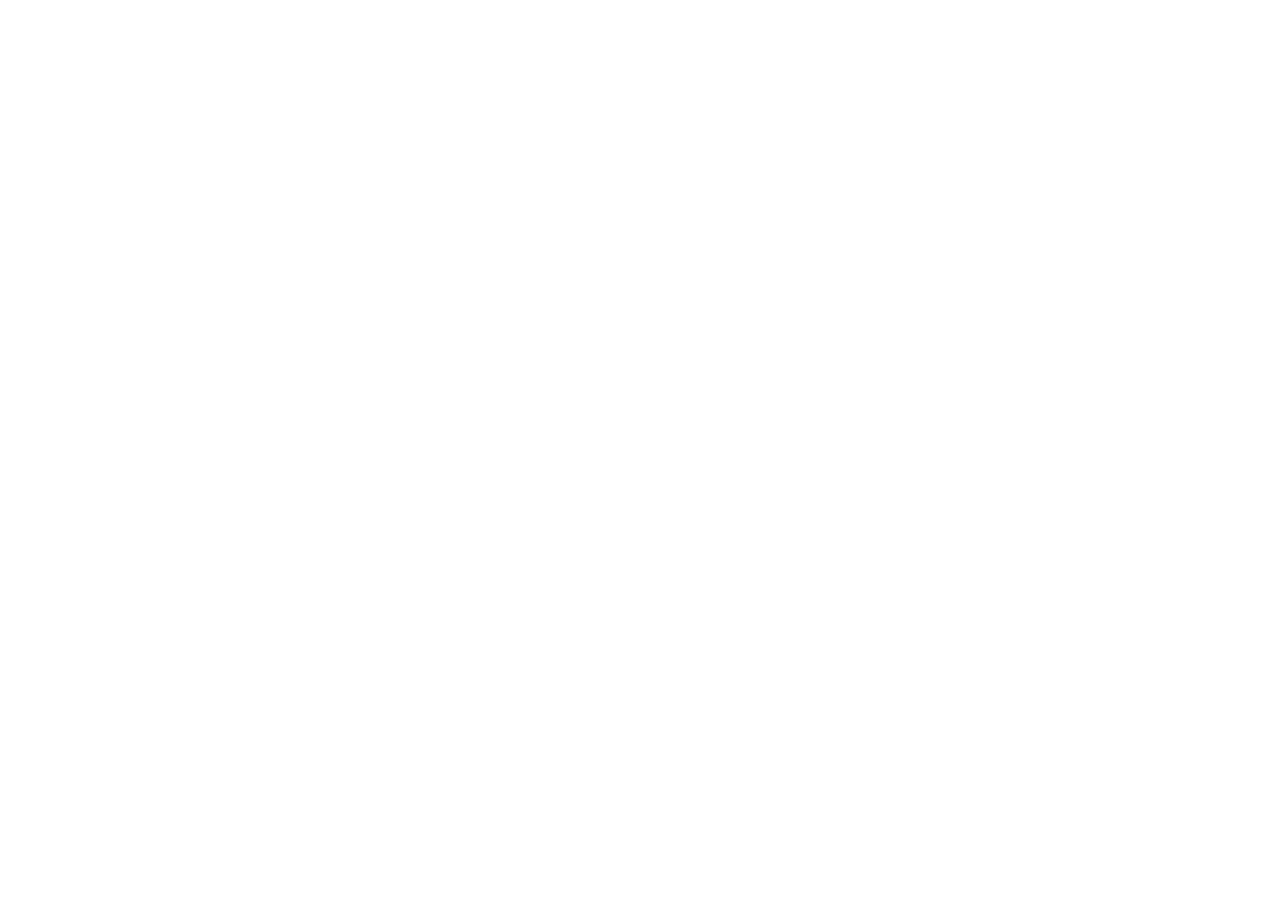
==== linkedin/index.html @ 71dad0af "setup workspace for linkedin project" ====
<!DOCTYPE html>
<html lang="en">
<head>
   <meta charset="UTF-8">
   <meta name="viewport" content="width=device-width, initial-scale=1.0">
   <link rel="stylesheet" href="style.css">
   <title>Document</title>
</head>
<body>
   
</body>
</html>
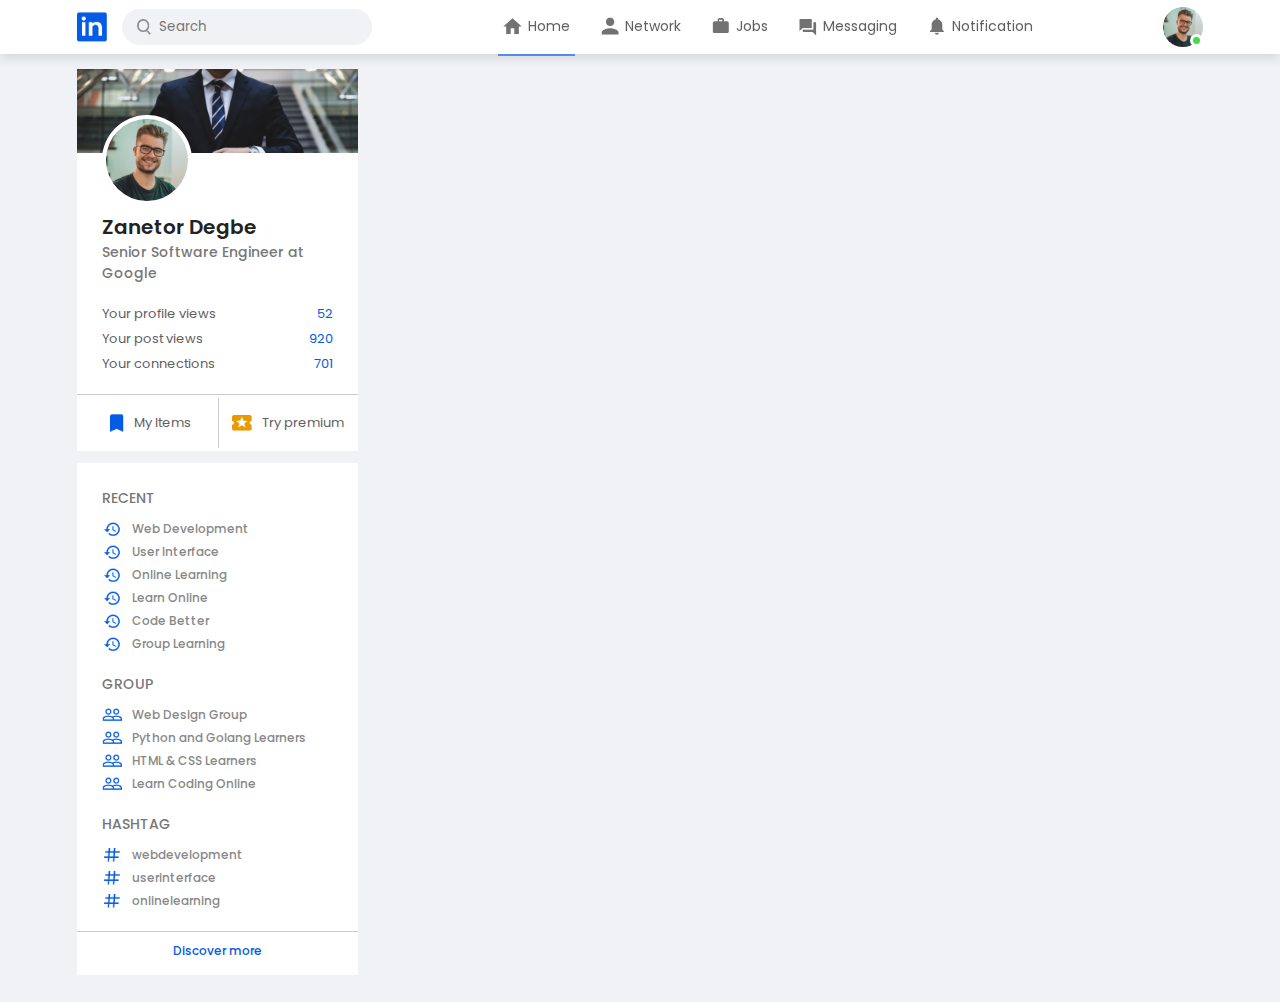
==== commit 56c418f8: "linkedin landing page" ====
--- a/linkedin/index.html
+++ b/linkedin/index.html
@@ -4,9 +4,100 @@
    <meta charset="UTF-8">
    <meta name="viewport" content="width=device-width, initial-scale=1.0">
    <link rel="stylesheet" href="style.css">
-   <title>Document</title>
+   <title>LinkedIn</title>
 </head>
 <body>
+
+   <!-- Navbar Start -->
+   <nav class="navbar">
+      <!-- Left side of Navbar -->
+      <div class="navbar-left">
+         <a href="index.html" class="logo"><img src="images/logo.png"></a>
+
+         <div class="search-box">
+            <img src="images/search.png">
+            <input type="text" placeholder="Search">
+         </div>
+      </div>
+
+      <!-- Center of Navbar -->
+      <div class="navbar-center">
+         <ul>
+            <li><a href="index.html" class="active-link"><img src="images/home.png"> <span>Home</span></a></li>
+            <li><a href="index.html"><img src="images/network.png"> <span>Network</span></a></li>
+            <li><a href="index.html"><img src="images/jobs.png"> <span>Jobs</span></a></li>
+            <li><a href="index.html"><img src="images/message.png"> <span>Messaging</span></a></li>
+            <li><a href="index.html"><img src="images/notification.png"> <span>Notification</span></a></li>
+         </ul>
+      </div>
+      <!-- Right Side of Navbar -->
+      <div class="navbar-right">
+         <div class="online">
+            <img src="images/user-1.png" class="nav-profile-img">
+         </div>         
+      </div>
+   </nav>
+   <!-- Navbar End -->
+
+   <!-- Container Start -->
+   <div class="container">
+      <!-- Left Sidebar Start -->
+      <div class="left-sidebar">
+         <div class="sidebar-profile-box">
+            <img src="images/cover-pic.png" width="100%">
+            <div class="sidebar-profile-info">
+               <img src="images/user-1.png">
+               <h1>Zanetor Degbe</h1>
+               <h3>Senior Software Engineer at Google</h3>
+               <ul>
+                  <li>Your profile views <span>52</span></li>
+                  <li>Your post views <span>920</span></li>
+                  <li>Your connections <span>701</span></li>
+               </ul>
+            </div>
+
+            <div class="sidebar-profile-link">
+               <a href="#"><img src="images/items.png"> My Items</a>
+               <a href="#"><img src="images/premium.png">Try premium</a>
+            </div>
+         </div>
+
+         <div class="sidebar-activity">
+            <h3>RECENT</h3>
+            <a href="#"><img src="images/recent.png"> Web Development</a>
+            <a href="#"><img src="images/recent.png"> User Interface</a>
+            <a href="#"><img src="images/recent.png"> Online Learning</a>
+            <a href="#"><img src="images/recent.png"> Learn Online</a>
+            <a href="#"><img src="images/recent.png"> Code Better</a>
+            <a href="#"><img src="images/recent.png"> Group Learning</a>
+            <h3>GROUP</h3>
+            <a href="#"><img src="images/group.png"> Web Design Group</a>
+            <a href="#"><img src="images/group.png"> Python and Golang Learners</a>
+            <a href="#"><img src="images/group.png"> HTML & CSS Learners</a>
+            <a href="#"><img src="images/group.png"> Learn Coding Online</a>
+            <h3>HASHTAG</h3>
+            <a href="#"><img src="images/hashtag.png"> webdevelopment</a>
+            <a href="#"><img src="images/hashtag.png"> userinterface</a>
+            <a href="#"><img src="images/hashtag.png"> onlinelearning</a>
+            <div class="discover-more-link">
+               <a href="#">Discover more</a>
+            </div>
+         </div>
+      </div>
+      <!-- End Left Sidebar -->
+
+      <!-- Main Content Start -->
+      <div class="main-content">
+
+      </div>
+      <!-- Main Content End -->
+
+      <!-- Right Sidebar -->
+      <div class="right-sidebar">
+
+      </div>
+      <!-- End Right Sidebar -->
+   </div>
    
 </body>
 </html>--- a/linkedin/style.css
+++ b/linkedin/style.css
@@ -0,0 +1,262 @@
+@import url('https://fonts.googleapis.com/css2?family=Inter+Tight:wght@300;400&display=swap');
+@import url('https://fonts.googleapis.com/css2?family=Inter+Tight:wght@300;400&family=Poppins:wght@500&display=swap');
+
+* {
+   margin: 0;
+   padding: 0;
+   box-sizing: border-box;
+   font-family: 'Poppins', sans-serif;
+}
+
+body {
+   background-color: #f0f2f5;
+   color: #5f5f5f;
+}
+
+a {
+   text-decoration: none;
+   color: #5f5f5f;
+}
+
+.navbar {
+   display: flex;
+   align-items: center;
+   justify-content: space-between;
+   background-color: #fff;
+   padding: 6px 6%;
+   position: sticky;
+   top: 0;
+   z-index: 99;
+   box-shadow: 0 5px 10px rgba(0, 0, 0, 0.1);
+
+}
+
+.navbar-left {
+   display: flex;
+   align-items: center;
+}
+
+.logo img {
+   width: 30px;
+   margin-right: 15px;
+   display: block;
+}
+
+.search-box {
+   background-color: #f0f2f5;
+   width: 250px;
+   border-radius: 20px;
+   display: flex;
+   align-items: center;
+   padding: 0 15px;
+}
+
+.search-box img {
+   width: 14px;
+}
+
+.search-box input {
+   width: 100%;
+   background-color: transparent;
+   padding: 8px;
+   border: none;
+   outline: none;
+}
+
+.navbar div ul li{
+   list-style: none;
+   display: inline-block;
+}
+
+.navbar div ul li a {
+   display: flex;
+   align-items: center;
+   font-size: 14px;
+   margin: 5px 8px;
+   padding-right: 5px;
+   position: relative;
+}
+
+.navbar div ul li a img {
+   width: 30px;
+}
+
+.navbar div ul li a::after {
+   content: '';
+   width: 0;
+   height: 2px;
+   background-color: #045be6a1;
+   position: absolute;
+   bottom: -15px;
+   transition: width 0.3s;
+}
+
+.navbar div ul li a:hover::after, 
+.navbar div ul li a.active-link::after {
+   width: 100%;
+}
+
+.nav-profile-img {
+   width: 40px;
+   border-radius: 50%;
+   display: block;
+   position: relative;
+   cursor: pointer;
+}
+
+.online {
+   position: relative;
+}
+
+.online::after {
+   content: '';
+   width: 7px;
+   height: 7px;
+   border: 3px solid #fff;
+   border-radius: 50%;
+   position: absolute;
+   right: 0;
+   bottom: 0;
+   background-color: #41db51;
+}
+/* Navbar End */
+
+/* Container */
+.container {
+   padding: 15px 6%;
+   display: flex;
+   flex-wrap: wrap;
+   justify-content: space-between;
+}
+
+/* Left sidebar */
+.left-sidebar {
+   flex-basis: 25%;
+   align-self: flex-start;
+   border-radius: 5px;
+}
+
+.sidebar-profile-box {
+   background-color: #fff;
+}
+
+.sidebar-profile-info {
+   padding: 0 25px;   
+}
+
+.sidebar-profile-info img {
+   width: 90px;
+   border-radius: 50%;
+   background-color: #fff;
+   padding: 4px;
+   margin-top: -45px;
+}
+
+.sidebar-profile-info h1 {
+   font-size: 20px;
+   font-weight: 600;
+   color: #222;
+}
+
+.sidebar-profile-info h3 {
+   font-size: 14px;
+   font-weight: 500;
+   color: #777;
+}
+
+.sidebar-profile-info ul {
+   list-style: none;
+   margin: 20px 0;
+}
+
+.sidebar-profile-info ul li {
+   width: 100%;
+   margin: 5px 0;
+   font-size: 13px;
+}
+
+.sidebar-profile-info ul li span{
+   float: right;
+   color: #045be6;
+}
+
+.sidebar-profile-link {
+   display: flex;
+   align-items: center;
+   border-top: 1px solid #ccc;
+}
+
+.sidebar-profile-link a {
+   flex-basis: 50%;
+   display: flex;
+   align-items: center;
+   justify-content: center;
+   padding: 15px 0;
+   font-size: 13px;
+   border-left: 1px solid #ccc;
+}
+
+.sidebar-profile-link a:first-child {
+   border-left: 0;
+}
+
+.sidebar-profile-link a img {
+   width: 20px;
+   margin-right: 10px;
+}
+
+.sidebar-activity {
+   background-color: #fff;
+   padding: 5px 25px;
+   margin: 12px 0;
+}
+
+.sidebar-activity h3 {
+   color: #777;
+   font-size: 14px;
+   font-weight: 500;
+   margin: 20px 0 10px;
+}
+
+.sidebar-activity a {
+   display: flex;
+   align-items: center;
+   font-size: 12px;
+   font-weight: 500;
+   color: #888;
+   margin: 3px 0;
+}
+
+.sidebar-activity a img {
+   width: 20px;
+   margin-right: 10px;
+}
+
+.discover-more-link {
+   border-top: 1px solid #ccc;
+   text-align: center;
+   margin-top: 20px;
+   margin-left: -25px;
+   margin-right: -25px;
+}
+
+.discover-more-link a {
+   color: #045be6;
+   display: inline-block;
+   margin: 10px 0;
+}
+
+
+/* Main Content */
+.main-content {
+   flex-basis: 48%;
+   align-self: flex-start;
+   border-radius: 5px;
+}
+
+/* Right sidebar */
+.right-sidebar {
+   flex-basis: 25%;
+   align-self: flex-start;
+   border-radius: 5px;
+}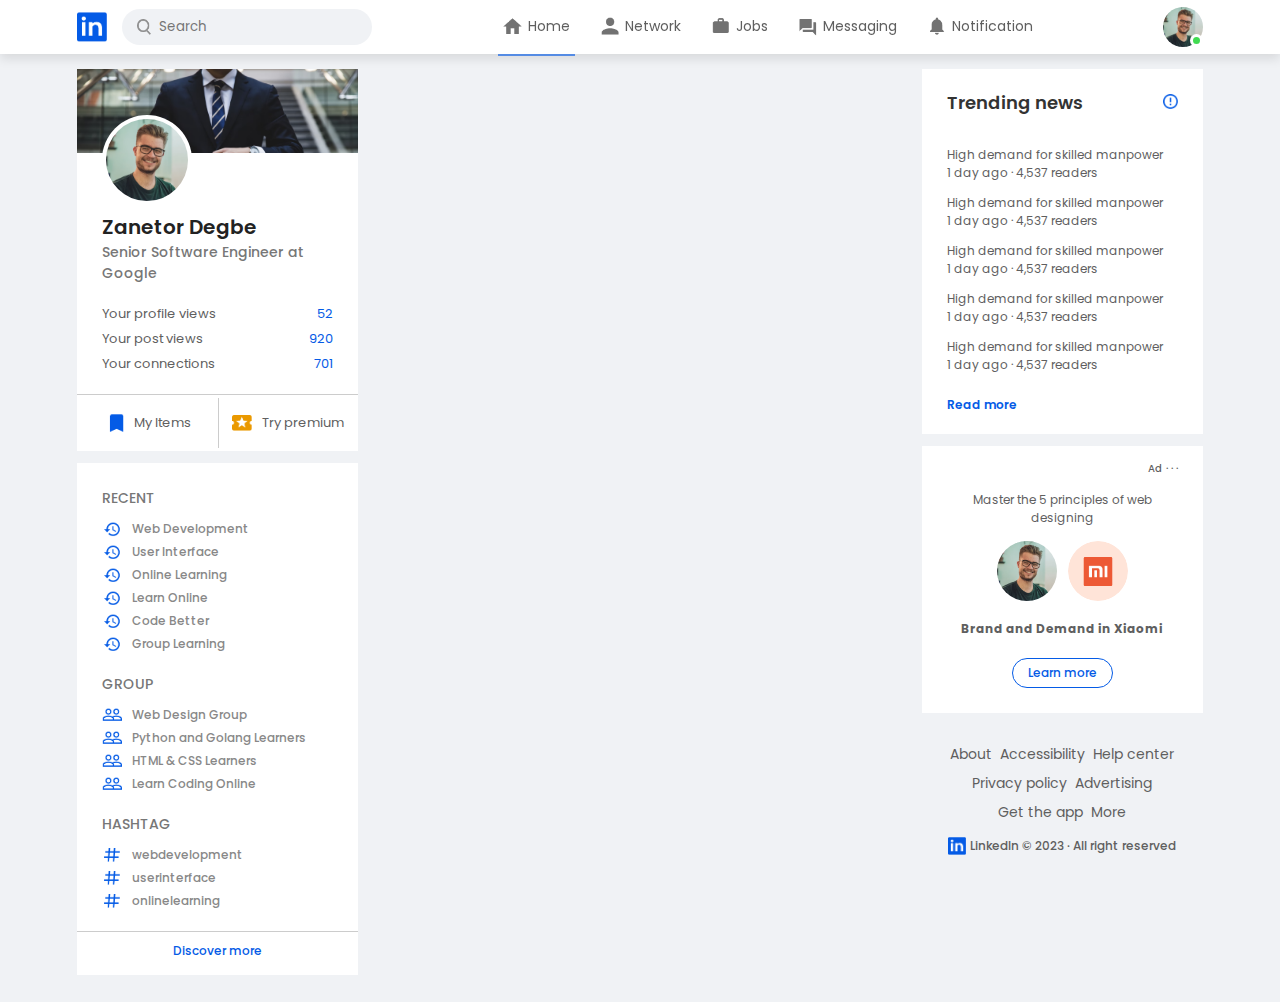
==== commit 1824b997: "complete right-sidebar of linkedin" ====
--- a/linkedin/index.html
+++ b/linkedin/index.html
@@ -94,7 +94,52 @@
 
       <!-- Right Sidebar -->
       <div class="right-sidebar">
+         <div class="sidebar-news">
+            <img src="images/more.png" class="info-icon">
+            <h3>Trending news</h3>
+            <a href="#">High demand for skilled manpower</a>
+            <span>1 day ago &middot; 4,537 readers</span>
 
+            <a href="#">High demand for skilled manpower</a>
+            <span>1 day ago &middot; 4,537 readers</span>
+
+            <a href="#">High demand for skilled manpower</a>
+            <span>1 day ago &middot; 4,537 readers</span>
+
+            <a href="#">High demand for skilled manpower</a>
+            <span>1 day ago &middot; 4,537 readers</span>
+
+            <a href="#">High demand for skilled manpower</a>
+            <span>1 day ago &middot; 4,537 readers</span>
+
+            <a href="#" class="read-more-link">Read more</a>
+         </div>
+
+         <div class="sidebar-ad">
+            <small>Ad &middot; &middot; &middot;</small>
+            <p>Master the 5 principles of web designing</p>
+            <div>
+               <img src="images/user-1.png">
+               <img src="images/mi-logo.png">
+            </div>
+            <b>Brand and Demand in Xiaomi</b>
+            <a href="#" class="ad-link">Learn more</a>
+         </div>
+
+         <div class="sidebar-useful-links">
+            <a href="#">About</a>
+            <a href="#">Accessibility</a>
+            <a href="#">Help center</a>
+            <a href="#">Privacy policy</a>
+            <a href="#">Advertising</a>
+            <a href="#">Get the app</a>
+            <a href="#">More</a>
+
+            <div class="copyright-msg">
+               <img src="images/logo.png">
+               <p>LinkedIn &#169; 2023 &middot; All right reserved</p>
+            </div>
+         </div>
       </div>
       <!-- End Right Sidebar -->
    </div>
--- a/linkedin/style.css
+++ b/linkedin/style.css
@@ -246,6 +246,112 @@
    margin: 10px 0;
 }
 
+/* Right sidebar */
+.right-sidebar {
+   flex-basis: 25%;
+   align-self: flex-start;
+   border-radius: 5px;
+}
+
+.sidebar-news {
+   background-color: #fff;
+   padding: 10px 25px;
+}
+
+.sidebar-news h3 {
+   font-size: 18px;
+   font-weight: 600;
+   color: #333;
+   margin: 10px 0 30px;
+}
+
+.sidebar-news a {
+   display: block;
+   font-size: 12px;
+   margin-top: 10px;
+   margin-bottom: -5px;
+}
+
+.sidebar-news span {
+   font-size: 12px;
+}
+
+.info-icon{
+   width: 15px;
+   float: right;
+   margin-top: 15px;
+}
+
+.sidebar-news .read-more-link {
+   color: #045be6;
+   font-weight: 600;
+   margin: 20px 0 10px;
+}
+
+.sidebar-ad {
+   background-color: #fff;
+   padding: 15px 25px;
+   text-align: center;
+   margin: 12px 0;
+   font-size: 12px;
+}
+
+.sidebar-ad img {
+   width: 60px;
+   border-radius: 50%;
+   margin: 4px;
+}
+
+.sidebar-ad small {
+   float: right;
+   font-weight: 500;
+}
+
+.sidebar-ad p {
+   margin-top: 30px;
+   margin-bottom: 10px;
+}
+
+.sidebar-ad b {
+   display: block;
+   font-weight: 500px;
+   margin-top: 10px;
+}
+
+.ad-link {
+   display: inline-block;
+   border: 1px solid #045be6;
+   border-radius: 30px;
+   padding: 5px 15px;
+   color: #045be6;
+   font-weight: 500;
+   margin: 20px auto 10px;
+}
+
+.sidebar-useful-links {
+   padding: 15px 25px;
+   text-align: center;
+}
+
+.sidebar-useful-links a {
+   display: inline-block;
+   font-size: 14px;
+   margin: 4px 2px;
+}
+
+.copyright-msg {
+   display: flex;
+   align-items: center;
+   justify-content: center;
+   font-size: 12px;
+   margin-top: 10px;
+   font-weight: 500;
+}
+
+.copyright-msg img {
+   width: 18px;
+   margin-right: 4px;
+}
 
 /* Main Content */
 .main-content {
@@ -254,9 +360,3 @@
    border-radius: 5px;
 }
 
-/* Right sidebar */
-.right-sidebar {
-   flex-basis: 25%;
-   align-self: flex-start;
-   border-radius: 5px;
-}